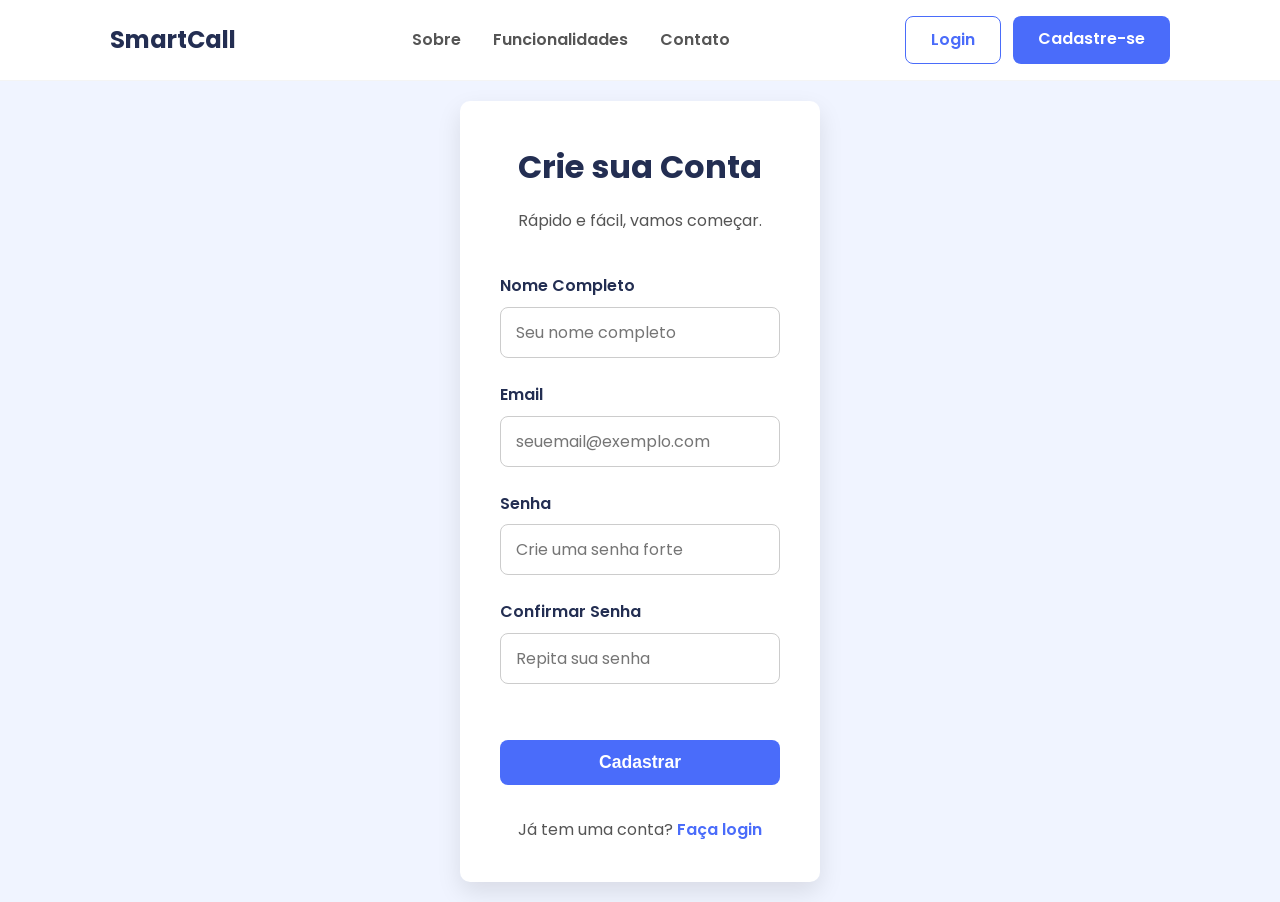
==== frontend/pages/cadastro.html @ f95bb52c "feat: estrutura inicial do frontend" ====
<!DOCTYPE html>
<html lang="pt-br">
<head>
    <meta charset="UTF-8">
    <meta name="viewport" content="width=device-width, initial-scale=1.0">
    <title>Cadastro - SmartCall</title>
    <link rel="preconnect" href="https://fonts.googleapis.com">
    <link rel="preconnect" href="https://fonts.gstatic.com" crossorigin>
    <link href="https://fonts.googleapis.com/css2?family=Poppins:wght@400;600;700&display=swap" rel="stylesheet">
    <link rel="stylesheet" href="../css/style.css">
</head>
<body class="login-body">

    <header class="navbar">
        <div class="container">
            <a href="index.html" class="logo">SmartCall</a>
            <nav>
                <ul>
                    <li><a href="index.html#sobre">Sobre</a></li>
                    <li><a href="index.html#funcionalidades">Funcionalidades</a></li>
                    <li><a href="#">Contato</a></li>
                </ul>
            </nav>
            <div class="auth-buttons">
                <a href="login.html" class="btn btn-secondary">Login</a>
                <a href="cadastro.html" class="btn btn-primary">Cadastre-se</a>
            </div>
        </div>
    </header>
    
    <div class="login-container">
        <div class="login-card">
            <h2 class="login-title">Crie sua Conta</h2>
            <p class="login-subtitle">Rápido e fácil, vamos começar.</p>
            
            <form id="cadastro-form">
                <div class="form-group">
                    <label for="nome">Nome Completo</label>
                    <input type="text" id="nome" placeholder="Seu nome completo" required>
                </div>
                <div class="form-group">
                    <label for="email">Email</label>
                    <input type="email" id="email" placeholder="seuemail@exemplo.com" required>
                </div>
                <div class="form-group">
                    <label for="password">Senha</label>
                    <input type="password" id="password" placeholder="Crie uma senha forte" required>
                </div>
                <div class="form-group">
                    <label for="confirm-password">Confirmar Senha</label>
                    <input type="password" id="confirm-password" placeholder="Repita sua senha" required>
                </div>
                <button type="submit" class="btn btn-primary btn-full-width">Cadastrar</button>
            </form>

            <div class="login-links">
                <p>Já tem uma conta? <a href="login.html">Faça login</a></p>
            </div>
        </div>
    </div>

</body>
</html>
---- frontend/css/style.css ----
/* Reset Básico e Variáveis de Cor */
:root {
    --primary-color: #4A6CFA;
    --primary-hover: #3a57c8;
    --secondary-color: #F0F4FF;
    --dark-color: #232E52;
    --text-color: #555;
    --light-gray: #f4f4f4;
}

* {
    margin: 0;
    padding: 0;
    box-sizing: border-box;
}

body {
    font-family: 'Poppins', sans-serif;
    color: var(--text-color);
    line-height: 1.6;
}

.container {
    max-width: 1100px;
    margin: 0 auto;
    padding: 0 20px;
}

/* Navbar */
.navbar {
    background: #fff;
    padding: 1rem 0;
    border-bottom: 1px solid var(--light-gray);
}

.navbar .container {
    display: flex;
    justify-content: space-between;
    align-items: center;
}

.navbar .logo {
    font-size: 1.5rem;
    font-weight: 700;
    color: var(--dark-color);
    text-decoration: none;
}

.navbar nav ul {
    list-style: none;
    display: flex;
    gap: 2rem;
}

.navbar nav a {
    text-decoration: none;
    color: var(--text-color);
    font-weight: 600;
    transition: color 0.3s ease;
}

.navbar nav a:hover {
    color: var(--primary-color);
}

/* Botões */
.btn {
    padding: 10px 25px;
    border: none;
    border-radius: 8px;
    text-decoration: none;
    font-weight: 600;
    transition: background-color 0.3s ease;
    cursor: pointer;
}

.btn-primary {
    background: var(--primary-color);
    color: #fff;
}

.btn-primary:hover {
    background: var(--primary-hover);
}

.btn-large {
    padding: 15px 35px;
    font-size: 1.1rem;
}

/* Hero Section */
.hero {
    background-color: var(--secondary-color);
    padding: 4rem 0;
}

.hero .container {
    display: flex;
    align-items: center;
    gap: 2rem;
}

.hero-text {
    flex: 1;
}

.hero-text h1 {
    font-size: 2.8rem;
    color: var(--dark-color);
    margin-bottom: 1rem;
    line-height: 1.2;
}

.hero-text p {
    font-size: 1.1rem;
    margin-bottom: 2rem;
}

.hero-image {
    flex: 1;
}

.hero-image img {
    max-width: 100%;
}

/* Seções Gerais */
.section {
    padding: 4rem 0;
}

.text-center {
    text-align: center;
}

.section h2 {
    font-size: 2.2rem;
    color: var(--dark-color);
    margin-bottom: 1rem;
}

.section-subtitle {
    max-width: 600px;
    margin: 0 auto 3rem auto;
    font-size: 1.1rem;
}

/* Grid de Funcionalidades */
.features-grid {
    display: grid;
    grid-template-columns: repeat(auto-fit, minmax(250px, 1fr));
    gap: 2rem;
}

.feature-card {
    background: #fff;
    padding: 2rem;
    border: 1px solid var(--light-gray);
    border-radius: 10px;
    text-align: center;
    box-shadow: 0 4px 10px rgba(0,0,0,0.05);
}

.feature-card h3 {
    color: var(--dark-color);
    margin-bottom: 0.5rem;
}

/* Rodapé */
.footer {
    background: var(--dark-color);
    color: #fff;
    padding: 2rem 0;
    text-align: center;
}

/* Estilos para os botões de autenticação na Navbar */
.auth-buttons {
    display: flex;
    gap: 0.75rem; /* Espaçamento entre os botões */
}

/* Novo estilo para o botão secundário (Login) */
.btn-secondary {
    background: transparent;
    color: var(--primary-color);
    border: 1px solid var(--primary-color);
}

.btn-secondary:hover {
    background: var(--secondary-color);
}


/* --- ESTILOS PARA AS PÁGINAS DE LOGIN E CADASTRO --- */

.login-body {
    background-color: var(--secondary-color);
    display: flex;
    flex-direction: column; /* ALTERADO: Empilha o header e o conteúdo */
    min-height: 100vh;
}

.login-container {
    width: 100%;
    max-width: 400px;
    padding: 20px;
    margin: 0 auto; /* Adicionado para garantir centralização horizontal */
    flex-grow: 1; /* ALTERADO: Faz o container ocupar o espaço restante */
    display: flex; /* ALTERADO: Usa flex para centralizar o card */
    justify-content: center;
    align-items: center;
}

.login-card {
    background: #fff;
    padding: 2.5rem; 
    border-radius: 10px;
    box-shadow: 0 10px 25px rgba(0, 0, 0, 0.1);
    width: 100%; /* Garante que o card ocupe o espaço do container */
}

.login-title {
    text-align: center;
    font-size: 2rem;
    color: var(--dark-color);
    margin-bottom: 1rem;
}

.login-subtitle {
    text-align: center;
    color: var(--text-color);
    margin-bottom: 2.5rem;
}

/* Estilos para o formulário */
.form-group {
    margin-bottom: 1.5rem;
}

.form-group label {
    display: block;
    font-weight: 600;
    margin-bottom: 0.5rem;
    color: var(--dark-color);
}

.form-group input {
    width: 100%;
    padding: 12px 15px;
    border: 1px solid #ccc;
    border-radius: 8px;
    font-family: 'Poppins', sans-serif;
    font-size: 1rem;
}

.form-group input:focus {
    outline: none;
    border-color: var(--primary-color);
    box-shadow: 0 0 0 2px var(--secondary-color);
}

/* Botão de largura total */
.btn-full-width {
    width: 100%;
    padding-top: 12px;
    padding-bottom: 12px;
    font-size: 1.1rem;
    margin-top: 2rem; 
}

/* Links abaixo do formulário */
.login-links {
    text-align: center;
    margin-top: 2rem;
}

.login-links a {
    color: var(--primary-color);
    text-decoration: none;
    font-weight: 600;
}

.login-links p {
    margin-top: 1rem;
}

/* --- Estilos para a Seção de Missão --- */
.mission-pillars {
    display: grid;
    grid-template-columns: repeat(3, 1fr); /* Cria 3 colunas */
    gap: 2rem;
    margin-top: 3rem;
    text-align: left;
}

.pillar-card {
    background: var(--secondary-color);
    padding: 1.5rem;
    border-radius: 10px;
}

.pillar-icon {
    height: 40px; /* Ajuste o tamanho do ícone conforme necessário */
    margin-bottom: 1rem;
}

.pillar-card h3 {
    color: var(--dark-color);
    margin-bottom: 0.5rem;
}

/* Deixa o layout responsivo em telas menores */
@media (max-width: 768px) {
    .mission-pillars {
        grid-template-columns: 1fr;
    }
}

.dashboard-body {
    display: flex;
    background-color: #f8f9fa;
    min-height: 100vh;
}

/* Barra Lateral (ATUALIZADA) */
.sidebar {
    width: 240px;
    background-color: var(--dark-color);
    color: #fff;
    padding: 1.5rem;
    display: flex;
    flex-direction: column;
}

.sidebar-header .logo {
    color: #fff;
    font-size: 1.8rem;
    text-decoration: none;
    /* NOVAS PROPRIEDADES */
    font-weight: 800; /* Deixa a fonte bem mais grossa */
    letter-spacing: 1px; /* Adiciona um respiro entre as letras */
}

.sidebar-nav {
    margin-top: 2rem;
}

.sidebar-nav ul {
    list-style: none;
}

.sidebar-nav li a {
    display: flex; /* <--- MUDANÇA AQUI */
    align-items: center; /* <--- MUDANÇA AQUI */
    gap: 0.8rem; /* <--- MUDANÇA AQUI (Espaço para o futuro ícone) */
    color: #a7b1d3;
    text-decoration: none;
    padding: 0.8rem 1rem;
    border-radius: 8px;
    margin-bottom: 0.5rem;
    font-weight: 500;
    transition: background-color 0.3s ease, color 0.3s ease;
}

.sidebar-nav li a:hover {
    background-color: rgba(255, 255, 255, 0.1);
    color: #fff;
}

.sidebar-nav li.active a {
    background-color: var(--primary-color);
    color: #fff;
}

/* Conteúdo Principal */
.main-content {
    flex-grow: 1;
    padding: 2rem;
    overflow-y: auto; /* Permite rolagem se o conteúdo for grande */
}

.main-header {
    display: flex;
    justify-content: space-between;
    align-items: center;
    margin-bottom: 2rem;
}

.main-header h2 {
    color: var(--dark-color);
    font-size: 1.8rem;
}

/* Estilos de Card Genérico */
.card {
    background: #fff;
    padding: 1.5rem;
    border-radius: 10px;
    box-shadow: 0 4px 10px rgba(0,0,0,0.05);
}

.card-title {
    color: var(--dark-color);
    font-weight: 600;
    margin-bottom: 1rem;
}

/* Grid de Estatísticas Rápidas */
.stats-grid {
    display: grid;
    grid-template-columns: repeat(auto-fit, minmax(150px, 1fr));
    gap: 1.5rem;
    margin-bottom: 2rem;
}

.stat-card {
    background: #fff;
    padding: 1.5rem;
    border-radius: 10px;
    border: 1px solid var(--light-gray);
    text-align: center;
}

.stat-label {
    display: block;
    font-size: 0.9rem;
    color: var(--text-color);
    margin-bottom: 0.5rem;
}

.stat-number {
    display: block;
    font-size: 2.5rem;
    font-weight: 700;
    color: var(--dark-color);
}

/* Área do Gráfico */
.chart-area {
    margin-bottom: 2rem;
    position: relative; /* Essencial para o Chart.js calcular o espaço */
    height: 400px; /* Define uma altura fixa para o container do gráfico */
}

.chart-placeholder {
    height: 300px;
    background-color: #f0f4ff; /* Cor secundária para destaque */
    display: flex;
    justify-content: center;
    align-items: center;
    border-radius: 8px;
    color: #a7b1d3;
    font-weight: 600;
}

/* Widgets Inferiores */
.bottom-widgets-grid {
    display: grid;
    grid-template-columns: repeat(auto-fit, minmax(300px, 1fr));
    gap: 1.5rem;
}

.widget-card ul {
    list-style: none;
    margin-bottom: 1rem;
}

.widget-card li {
    padding: 0.5rem 0;
    border-bottom: 1px solid var(--light-gray);
}
.widget-card li:last-child {
    border-bottom: none;
}

.card-link {
    color: var(--primary-color);
    text-decoration: none;
    font-weight: 600;
}

/* --- Estilos para o Rodapé da Sidebar --- */

.sidebar-footer {
    margin-top: auto; /* Joga o rodapé para o fundo da sidebar */
    padding-top: 1.5rem;
    border-top: 1px solid rgba(255, 255, 255, 0.1);
}

.user-profile {
    display: flex;
    align-items: center;
    gap: 0.8rem;
    padding: 1rem 0;
}

.user-avatar svg {
    color: #fff;
}

.user-details {
    display: flex;
    flex-direction: column;
}

.user-name {
    font-weight: 600;
    color: #fff;
    line-height: 1.2;
}

.user-role {
    font-size: 0.8rem;
    color: #a7b1d3;
}

.logout-button {
    /* Reutiliza o mesmo estilo dos links de navegação */
    display: flex; 
    align-items: center; 
    gap: 0.8rem; 
    color: #a7b1d3;
    text-decoration: none;
    padding: 0.8rem 1rem;
    border-radius: 8px;
    margin-bottom: 0.5rem;
    font-weight: 500;
    transition: background-color 0.3s ease, color 0.3s ease;
    background-color: rgba(255, 255, 255, 0.05); /* Um leve destaque */
}

.logout-button:hover {
    background-color: rgba(255, 255, 255, 0.1);
    color: #fff;
}

/* --- Estilos para as Ações do Header Principal --- */

.header-actions {
    display: flex;
    align-items: center;
    gap: 1.5rem; /* Espaçamento entre o botão e as infos do usuário */
}

/* --- ESTILOS PARA A PÁGINA DE CHAMADO/CHAT --- */

.chat-layout {
    /* Força o layout a se comportar como uma aplicação */
    display: flex;
    flex-direction: column;
    height: calc(100vh - 4rem); /* Altura total da tela menos o padding */
}

/* Cabeçalho do Chat */
.ticket-info h2 {
    font-size: 1.5rem;
    margin-bottom: 0.25rem;
}

.status-badge {
    padding: 0.25rem 0.6rem;
    border-radius: 15px;
    font-size: 0.8rem;
    font-weight: 600;
    color: #fff;
}

.status-badge.status-open {
    background-color: var(--primary-color);
}

/* Área de Mensagens */
.chat-messages {
    flex-grow: 1; /* Faz esta área crescer e ocupar o espaço disponível */
    overflow-y: auto; /* Adiciona scroll se as mensagens ultrapassarem a altura */
    padding: 1rem 0;
    display: flex;
    flex-direction: column;
    gap: 1.5rem;
}

.message {
    display: flex;
    align-items: flex-end;
    gap: 0.8rem;
    max-width: 75%;
}

.message-bubble {
    padding: 0.8rem 1.2rem;
    border-radius: 18px;
    line-height: 1.5;
}

.message-sender {
    font-weight: 600;
    font-size: 0.9rem;
    margin-bottom: 0.3rem;
    color: var(--primary-color);
}

.message-timestamp {
    font-size: 0.75rem;
    color: #999;
}

/* Mensagens Recebidas (Atendente) */
.message-received {
    align-self: flex-start;
}
.message-received .message-bubble {
    background-color: #e9ecef;
    color: var(--dark-color);
    border-top-left-radius: 0;
}

/* Mensagens Enviadas (Usuário) */
.message-sent {
    align-self: flex-end;
    flex-direction: row-reverse; /* Inverte a ordem para o timestamp ficar à esquerda */
}
.message-sent .message-bubble {
    background-color: var(--primary-color);
    color: #fff;
    border-top-right-radius: 0;
}

/* Área de Digitação */
.chat-composer {
    display: flex;
    gap: 1rem;
    padding-top: 1.5rem;
    border-top: 1px solid var(--light-gray);
}

.chat-composer textarea {
    flex-grow: 1;
    resize: none;
    height: 45px;
    padding: 10px 15px;
    border: 1px solid #ccc;
    border-radius: 8px;
    font-family: 'Poppins', sans-serif;
    font-size: 1rem;
}
.chat-composer textarea:focus {
    outline: none;
    border-color: var(--primary-color);
}

.chat-composer .btn {
    height: 45px;
}

/* --- Ajustes no Header do Chat para o Botão Voltar --- */

.header-title-section {
    display: flex;
    align-items: center;
    gap: 1.5rem; /* Espaço entre o botão voltar e o título */
}

.back-button {
    display: flex;
    align-items: center;
    gap: 0.5rem;
    text-decoration: none;
    color: var(--text-color);
    font-weight: 600;
    padding: 0.5rem;
    border-radius: 8px;
    transition: background-color 0.3s ease, color 0.3s ease;
}

.back-button:hover {
    color: var(--primary-color);
    background-color: var(--secondary-color);
}

/* --- ESTILOS PARA A LISTA DE CHAMADOS --- */

/* Barra de Filtros e Pesquisa */
.filter-bar {
    display: flex;
    justify-content: space-between;
    align-items: center;
    margin-bottom: 2rem;
    padding: 1rem 1.5rem;
}

.filter-tabs {
    display: flex;
    gap: 0.5rem;
}

.filter-tab {
    padding: 0.6rem 1.2rem;
    border: 1px solid transparent;
    border-radius: 8px;
    font-weight: 600;
    cursor: pointer;
    background-color: transparent;
    color: var(--text-color);
    transition: all 0.3s ease;
}

.filter-tab:hover {
    background-color: var(--secondary-color);
}

.filter-tab.active {
    background-color: var(--primary-color);
    color: #fff;
}

.search-bar input {
    padding: 0.6rem 1rem;
    border: 1px solid #ccc;
    border-radius: 8px;
    width: 250px;
}

/* Tabela de Chamados */
.tickets-table {
    padding: 0; /* Remove padding para a tabela ocupar o espaço todo */
    overflow-x: auto; /* Garante que a tabela seja rolável em telas pequenas */
}

.tickets-table table {
    width: 100%;
    border-collapse: collapse;
}

.tickets-table th, .tickets-table td {
    padding: 1rem;
    text-align: left;
    border-bottom: 1px solid var(--light-gray);
}

.tickets-table th {
    font-weight: 600;
    color: var(--dark-color);
}

.tickets-table td a {
    color: var(--primary-color);
    text-decoration: none;
    font-weight: 600;
}

/* Badges de Status (Reutiliza e adiciona novos) */
.status-badge.status-progress { background-color: #ffc107; }
.status-badge.status-closed { background-color: #6c757d; }

/* Badges de Prioridade */
.priority-badge {
    padding: 0.25rem 0.6rem;
    border-radius: 15px;
    font-size: 0.8rem;
    font-weight: 600;
    color: #fff;
}
.priority-badge.priority-high { background-color: #dc3545; }
.priority-badge.priority-medium { background-color: #ffc107; }
.priority-badge.priority-low { background-color: #28a745; }

/* --- Estilos para Linhas Clicáveis da Tabela --- */

.clickable-row {
    cursor: pointer; /* Muda o cursor para a "mãozinha" */
    transition: background-color 0.3s ease;
}

.clickable-row:hover {
    background-color: var(--secondary-color); /* Um leve destaque ao passar o mouse */
}

/* --- ESTILOS PARA O CHAT IA (ESTADO VAZIO) --- */

.chat-empty-state {
    /* Centraliza todo o conteúdo no meio da área de chat */
    display: flex;
    flex-direction: column;
    justify-content: center;
    align-items: center;
    height: 100%;
    gap: 1.5rem;
    color: var(--text-color);
    opacity: 0.8;
}

.empty-state-logo {
    font-family: 'Righteous', sans-serif; /* Reutilizando a fonte do logo */
    font-size: 3rem;
    color: var(--dark-color);
    letter-spacing: 1.5px;
}

.empty-state-title {
    font-size: 1.5rem;
    font-weight: 600;
    color: var(--dark-color);
}

.suggestion-chips {
    display: flex;
    flex-wrap: wrap; /* Permite que os botões quebrem a linha em telas menores */
    justify-content: center;
    gap: 1rem;
}

.suggestion-chip {
    padding: 0.6rem 1.2rem;
    border: 1px solid #ddd;
    border-radius: 20px;
    font-weight: 500;
    cursor: pointer;
    background-color: #fff;
    color: var(--text-color);
    transition: all 0.3s ease;
    font-family: 'Poppins', sans-serif;
    font-size: 0.9rem;
}

.suggestion-chip:hover {
    background-color: var(--secondary-color);
    border-color: var(--primary-color);
    color: var(--primary-color);
}

/* --- ESTILOS PARA A PÁGINA DE CONFIGURAÇÕES --- */

.settings-layout {
    display: flex;
    gap: 2rem;
    align-items: flex-start; /* Alinha os itens no topo */
}

/* Menu Lateral de Configurações */
.settings-nav {
    flex-basis: 200px; /* Largura fixa para o menu */
    flex-shrink: 0;
}

.settings-nav ul {
    list-style: none;
}

.settings-nav li a {
    display: block;
    padding: 0.8rem 1rem;
    text-decoration: none;
    color: var(--text-color);
    font-weight: 500;
    border-radius: 8px;
    margin-bottom: 0.5rem;
    transition: all 0.3s ease;
}

.settings-nav li a:hover {
    background-color: var(--secondary-color);
    color: var(--dark-color);
}

.settings-nav li.active a {
    background-color: var(--secondary-color);
    color: var(--primary-color);
    font-weight: 600;
}

/* Conteúdo da Direita */
.settings-content {
    flex-grow: 1; /* Ocupa o restante do espaço */
    display: flex;
    flex-direction: column;
    gap: 2rem; /* Espaço entre os cards de configurações */
}

/* Utilitário para alinhar botões do formulário à direita */
.form-actions {
    display: flex;
    justify-content: flex-end;
    margin-top: 1.5rem;
}

/* Linha de Configuração de Notificação */
.notification-row {
    display: flex;
    justify-content: space-between;
    align-items: center;
    padding: 1rem 0;
    border-bottom: 1px solid var(--light-gray);
}
.notification-row:last-child {
    border-bottom: none;
}
.notification-row p {
    margin: 0;
}

/* Estilo simples para o "toggle" (checkbox) */
.toggle {
    width: 20px;
    height: 20px;
    cursor: pointer;
}

/* --- ESTILOS PARA A PÁGINA DE CONFIGURAÇÕES (COM ABAS) --- */

/* Estilo para as Abas Horizontais */
.settings-tabs {
    width: 100%;
    border-bottom: 2px solid var(--light-gray);
    margin-bottom: 2rem;
}

.settings-tabs ul {
    list-style: none;
    display: flex; /* Transforma a lista em abas horizontais */
    gap: 1.5rem;
}

.settings-tabs li a {
    display: block;
    padding: 1rem 0.5rem;
    text-decoration: none;
    color: var(--text-color);
    font-weight: 600;
    border-bottom: 3px solid transparent; /* Borda invisível para manter o alinhamento */
    transition: all 0.3s ease;
}

.settings-tabs li a:hover {
    color: var(--primary-color);
}

/* Estilo da aba ativa com uma borda inferior */
.settings-tabs li.active a {
    color: var(--primary-color);
    border-bottom-color: var(--primary-color);
}

/* Conteúdo da Direita (praticamente o mesmo de antes) */
.settings-content {
    display: flex;
    flex-direction: column;
    gap: 2rem;
}
/* ... (As outras regras como .form-actions, .notification-row, etc. podem continuar as mesmas) ... */

/* --- Estilos para o Widget de Satisfação --- */

.satisfaction-list li {
    display: flex;
    align-items: center; /* Alinha a bolinha com o texto verticalmente */
}

.status-dot {
    display: inline-block;
    width: 10px;
    height: 10px;
    border-radius: 50%; /* Transforma o quadrado em um círculo perfeito */
    margin-right: 0.8rem; /* Espaço entre a bolinha e o texto */
}

/* Cores das bolinhas */
.status-dot.positive { background-color: #28a745; } /* Verde (reutilizando a cor de prioridade baixa) */
.status-dot.neutral { background-color: #6c757d; }  /* Cinza (reutilizando a cor de status encerrado) */
.status-dot.negative { background-color: #dc3545; } /* Vermelho (reutilizando a cor de prioridade alta) */

/* Estilo para o tagline "powered by" abaixo do logo */
.logo-tagline {
    display: block;
    font-size: 0.7rem;
    font-weight: 400;
    margin-top: -5px;
    letter-spacing: 0.5px;
}

.navbar .logo-tagline {
    color: var(--text-color); /* Cor de texto padrão (cinza escuro) */
}

.sidebar .logo-tagline {
    color: #a7b1d3; /* Cor clara que já usávamos */
}
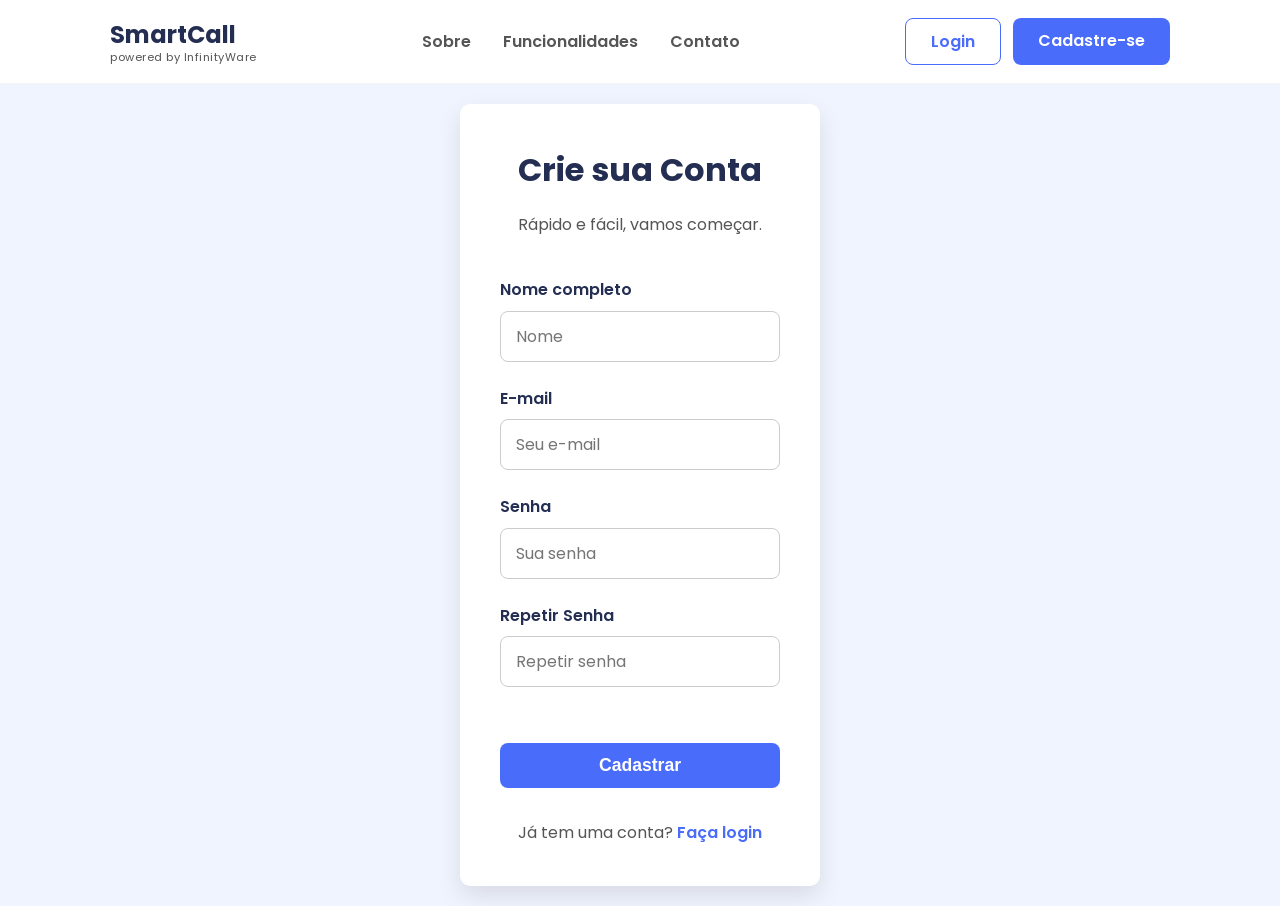
==== commit 415d3fbf: "imp: refatoração do frontend e introdução ao backend" ====
--- a/frontend/pages/cadastro.html
+++ b/frontend/pages/cadastro.html
@@ -2,6 +2,12 @@
 <html lang="pt-br">
 <head>
     <meta charset="UTF-8">
+    <script>
+        const token = localStorage.getItem('authToken');
+        if (token) {
+            window.location.href = 'dashboard.html'; // Se já tem token, vai para o painel
+        }
+    </script>
     <meta name="viewport" content="width=device-width, initial-scale=1.0">
     <title>Cadastro - SmartCall</title>
     <link rel="preconnect" href="https://fonts.googleapis.com">
@@ -13,7 +19,10 @@
 
     <header class="navbar">
         <div class="container">
-            <a href="index.html" class="logo">SmartCall</a>
+            <div class="logo-area">
+                <a href="index.html" class="logo">SmartCall</a>
+                <span class="logo-tagline">powered by InfinityWare</span>
+            </div>
             <nav>
                 <ul>
                     <li><a href="index.html#sobre">Sobre</a></li>
@@ -33,22 +42,26 @@
             <h2 class="login-title">Crie sua Conta</h2>
             <p class="login-subtitle">Rápido e fácil, vamos começar.</p>
             
-            <form id="cadastro-form">
+            <form id="cadastro-form" novalidate>
                 <div class="form-group">
-                    <label for="nome">Nome Completo</label>
-                    <input type="text" id="nome" placeholder="Seu nome completo" required>
+                    <label for="nome">Nome completo</label>
+                    <input type="text" id="nome" placeholder="Nome" required>
+                    <span class="error-message"></span>
                 </div>
                 <div class="form-group">
-                    <label for="email">Email</label>
-                    <input type="email" id="email" placeholder="seuemail@exemplo.com" required>
+                    <label for="email">E-mail</label>
+                    <input type="email" id="email" placeholder="Seu e-mail" required>
+                    <span class="error-message"></span>
                 </div>
                 <div class="form-group">
                     <label for="password">Senha</label>
-                    <input type="password" id="password" placeholder="Crie uma senha forte" required>
+                    <input type="password" id="password" placeholder="Sua senha" required>
+                    <span class="error-message"></span>
                 </div>
                 <div class="form-group">
-                    <label for="confirm-password">Confirmar Senha</label>
-                    <input type="password" id="confirm-password" placeholder="Repita sua senha" required>
+                    <label for="confirm-password">Repetir Senha</label>
+                    <input type="password" id="confirm-password" placeholder="Repetir senha" required>
+                    <span class="error-message"></span>
                 </div>
                 <button type="submit" class="btn btn-primary btn-full-width">Cadastrar</button>
             </form>
@@ -60,4 +73,5 @@
     </div>
 
 </body>
+<script type="module" src="../js/cadastro.js"></script>
 </html>
--- a/frontend/css/style.css
+++ b/frontend/css/style.css
@@ -31,6 +31,7 @@
     background: #fff;
     padding: 1rem 0;
     border-bottom: 1px solid var(--light-gray);
+    transition: box-shadow 0.3s ease-out;
 }
 
 .navbar .container {
@@ -985,3 +986,314 @@
 .sidebar .logo-tagline {
     color: #a7b1d3; /* Cor clara que já usávamos */
 }
+
+/* --- ANIMAÇÕES DA HERO SECTION --- */
+
+/* Estado inicial dos elementos que serão animados */
+.hero-text, .hero-image {
+    opacity: 0; /* Começam totalmente transparentes */
+    transform: translateY(30px); /* Começam 30px abaixo da posição final */
+    transition: opacity 0.8s ease-out, transform 0.8s ease-out; /* Define a suavidade da animação */
+}
+
+/* A imagem terá um pequeno atraso para um efeito mais dinâmico */
+.hero-image {
+    transition-delay: 0.2s; /* A animação da imagem começa 0.2s depois */
+}
+
+/* Classe que será adicionada via JavaScript para ativar a animação */
+.hero-text.visible,
+.hero-image.visible {
+    opacity: 1; /* Torna o elemento totalmente visível */
+    transform: translateY(0); /* Move o elemento para sua posição final */
+}
+
+/* Estilo que será aplicado ao navbar quando a página for rolada */
+.navbar-scrolled {
+    box-shadow: 0 4px 10px rgba(0, 0, 0, 0.08);
+    position: fixed;
+    top: 0;
+    left: 0;
+    width: 100%;
+    z-index: 1000;
+    animation: slideDown 0.3s;
+}
+
+@keyframes slideDown {
+    from {
+        transform: translateY(-100%);
+    }
+    to {
+        transform: translateY(0);
+    }
+}
+/* Espaço para compensar a navbar sticky dinâmica */
+.navbar-placeholder {
+    display: none;
+}
+.navbar-scrolled + .navbar-placeholder {
+    display: block;
+    height: 80px; /* ajuste conforme altura da navbar */
+}
+
+/* --- ESTILOS PARA A PÁGINA DE RELATÓRIOS --- */
+
+.filter-bar .date-range {
+    display: flex;
+    align-items: center;
+    gap: 0.5rem;
+}
+
+.date-range label {
+    font-weight: 500;
+    color: var(--text-color);
+}
+
+.date-range input[type="date"] {
+    padding: 0.5rem;
+    border: 1px solid #ccc;
+    border-radius: 8px;
+}
+
+.charts-grid {
+    display: grid;
+    grid-template-columns: 2fr 1fr; /* Gráfico de barras maior que o de rosca */
+    gap: 2rem;
+    margin-top: 2rem;
+}
+
+/* Deixa o layout dos gráficos responsivo em telas menores */
+@media (max-width: 992px) {
+    .charts-grid {
+        grid-template-columns: 1fr;
+    }
+}
+
+/* --- ESTILOS PARA O MODAL (VERSÃO MELHORADA) --- */
+
+.modal-overlay {
+    position: fixed;
+    top: 0;
+    left: 0;
+    width: 100%;
+    height: 100%;
+    background-color: rgba(35, 46, 82, 0.6);
+    display: flex;
+    justify-content: center;
+    align-items: center;
+    z-index: 2000;
+    visibility: hidden;
+    opacity: 0;
+    transition: opacity 0.3s ease, visibility 0.3s ease;
+}
+
+.modal-overlay.active {
+    visibility: visible;
+    opacity: 1;
+}
+
+.modal-content {
+    background: #fff;
+    padding: 2.5rem; /* Aumentei o padding para mais respiro */
+    border-radius: 12px; /* Bordas um pouco mais arredondadas */
+    box-shadow: 0 10px 30px rgba(0, 0, 0, 0.2);
+    width: 100%;
+    max-width: 600px;
+    transform: scale(0.95) translateY(10px);
+    transition: transform 0.3s ease;
+}
+
+.modal-overlay.active .modal-content {
+    transform: scale(1) translateY(0);
+}
+
+.modal-header {
+    display: flex;
+    justify-content: space-between;
+    align-items: center;
+    padding-bottom: 1rem;
+    margin-bottom: 1.5rem;
+    border-bottom: 1px solid var(--light-gray);
+}
+
+.modal-header h2 {
+    margin: 0;
+    color: var(--dark-color);
+    font-weight: 700; /* Título mais forte */
+}
+
+/* Corrigido: Estilo apenas para o 'X' de fechar */
+.modal-close-x {
+    background: none;
+    border: none;
+    font-size: 2rem;
+    cursor: pointer;
+    color: var(--text-color);
+    line-height: 1;
+    transition: color 0.3s ease;
+}
+.modal-close-x:hover {
+    color: var(--dark-color);
+}
+
+.modal-footer {
+    display: flex;
+    justify-content: flex-end;
+    gap: 1rem;
+    padding-top: 1.5rem;
+    margin-top: 1.5rem;
+    border-top: 1px solid var(--light-gray);
+}
+
+/* Reutilizando e melhorando estilos de formulário */
+.modal-body .form-group select,
+.modal-body .form-group textarea,
+.modal-body .form-group input {
+    width: 100%;
+    padding: 12px 15px;
+    border: 1px solid #ccc;
+    border-radius: 8px;
+    font-family: 'Poppins', sans-serif;
+    font-size: 1rem;
+    background-color: #f8f9fa; /* Fundo sutil para os inputs */
+}
+
+.modal-body .form-group select {
+    appearance: none; /* Remove a seta padrão do select */
+    background-image: url("data:image/svg+xml,%3csvg xmlns='http://www.w3.org/2000/svg' viewBox='0 0 16 16'%3e%3cpath fill='none' stroke='%23343a40' stroke-linecap='round' stroke-linejoin='round' stroke-width='2' d='M2 5l6 6 6-6'/%3e%3c/svg%3e");
+    background-repeat: no-repeat;
+    background-position: right 0.75rem center;
+    background-size: 16px 12px;
+}
+
+.modal-body .form-group textarea {
+    resize: vertical;
+}
+
+/* --- ESTILOS PARA VALIDAÇÃO DE FORMULÁRIO --- */
+
+.form-group.has-error input {
+    border-color: #dc3545; /* Vermelho que já usamos */
+    background-color: #fff8f8; /* Fundo levemente rosado */
+}
+
+.error-message {
+    color: #dc3545;
+    font-size: 0.8rem;
+    font-weight: 500;
+    display: none; /* Escondido por padrão */
+    margin-top: 0.4rem;
+}
+
+.form-group.has-error .error-message {
+    display: block; /* Visível quando houver erro */
+}
+
+/* --- NOVOS ESTILOS PARA A PÁGINA 404 ESTRUTURADA --- */
+
+.error-section {
+    background-color: var(--secondary-color);
+    padding: 4rem 0;
+    display: flex;
+    align-items: center;
+    /* Tenta fazer a seção ocupar a maior parte da tela visível */
+    min-height: calc(100vh - 158px); /* 100% da altura da tela - altura aproximada do header e footer */
+}
+
+.error-section .container {
+    display: flex;
+    align-items: center;
+    gap: 3rem;
+}
+
+.error-text {
+    flex: 1;
+}
+
+.error-eyebrow {
+    font-size: 1.2rem;
+    font-weight: 600;
+    color: var(--primary-color);
+    display: block;
+    margin-bottom: 0.5rem;
+}
+
+.error-text h1 {
+    font-size: 3rem;
+    color: var(--dark-color);
+    margin-bottom: 1rem;
+    line-height: 1.2;
+}
+
+.error-text p {
+    font-size: 1.1rem;
+    margin-bottom: 2rem;
+    max-width: 500px;
+}
+
+.error-image {
+    flex: 1;
+}
+
+.error-image img {
+    max-width: 100%;
+}
+
+/* --- ESTILOS ADICIONAIS PARA ABAS DE CONFIGURAÇÕES --- */
+
+/* Painéis de conteúdo das abas */
+.settings-pane {
+    display: none; /* Escondido por padrão */
+    flex-direction: column;
+    gap: 2rem;
+}
+
+.settings-pane.active {
+    display: flex; /* Visível quando a aba está ativa */
+}
+
+/* Utilitário para o cabeçalho dos cards */
+.card-header {
+    display: flex;
+    justify-content: space-between;
+    align-items: center;
+    margin-bottom: 1.5rem;
+}
+
+/* Botões de Ação na Tabela */
+.action-btn {
+    padding: 0.4rem 0.8rem;
+    border: 1px solid #ccc;
+    border-radius: 6px;
+    background-color: transparent;
+    cursor: pointer;
+    font-weight: 500;
+    margin-right: 0.5rem;
+    transition: all 0.3s ease;
+}
+
+.action-btn.edit-user-btn:hover {
+    background-color: var(--secondary-color);
+    border-color: var(--primary-color);
+    color: var(--primary-color);
+}
+
+.action-btn.delete-user-btn {
+    color: #dc3545;
+}
+
+.action-btn.delete-user-btn:hover {
+    background-color: #dc3545;
+    border-color: #dc3545;
+    color: #fff;
+}
+
+/* Estilo para botões de ação perigosa */
+.btn-danger {
+    background-color: #dc3545; /* Vermelho */
+    color: #fff;
+}
+
+.btn-danger:hover {
+    background-color: #c82333; /* Vermelho mais escuro */
+}
